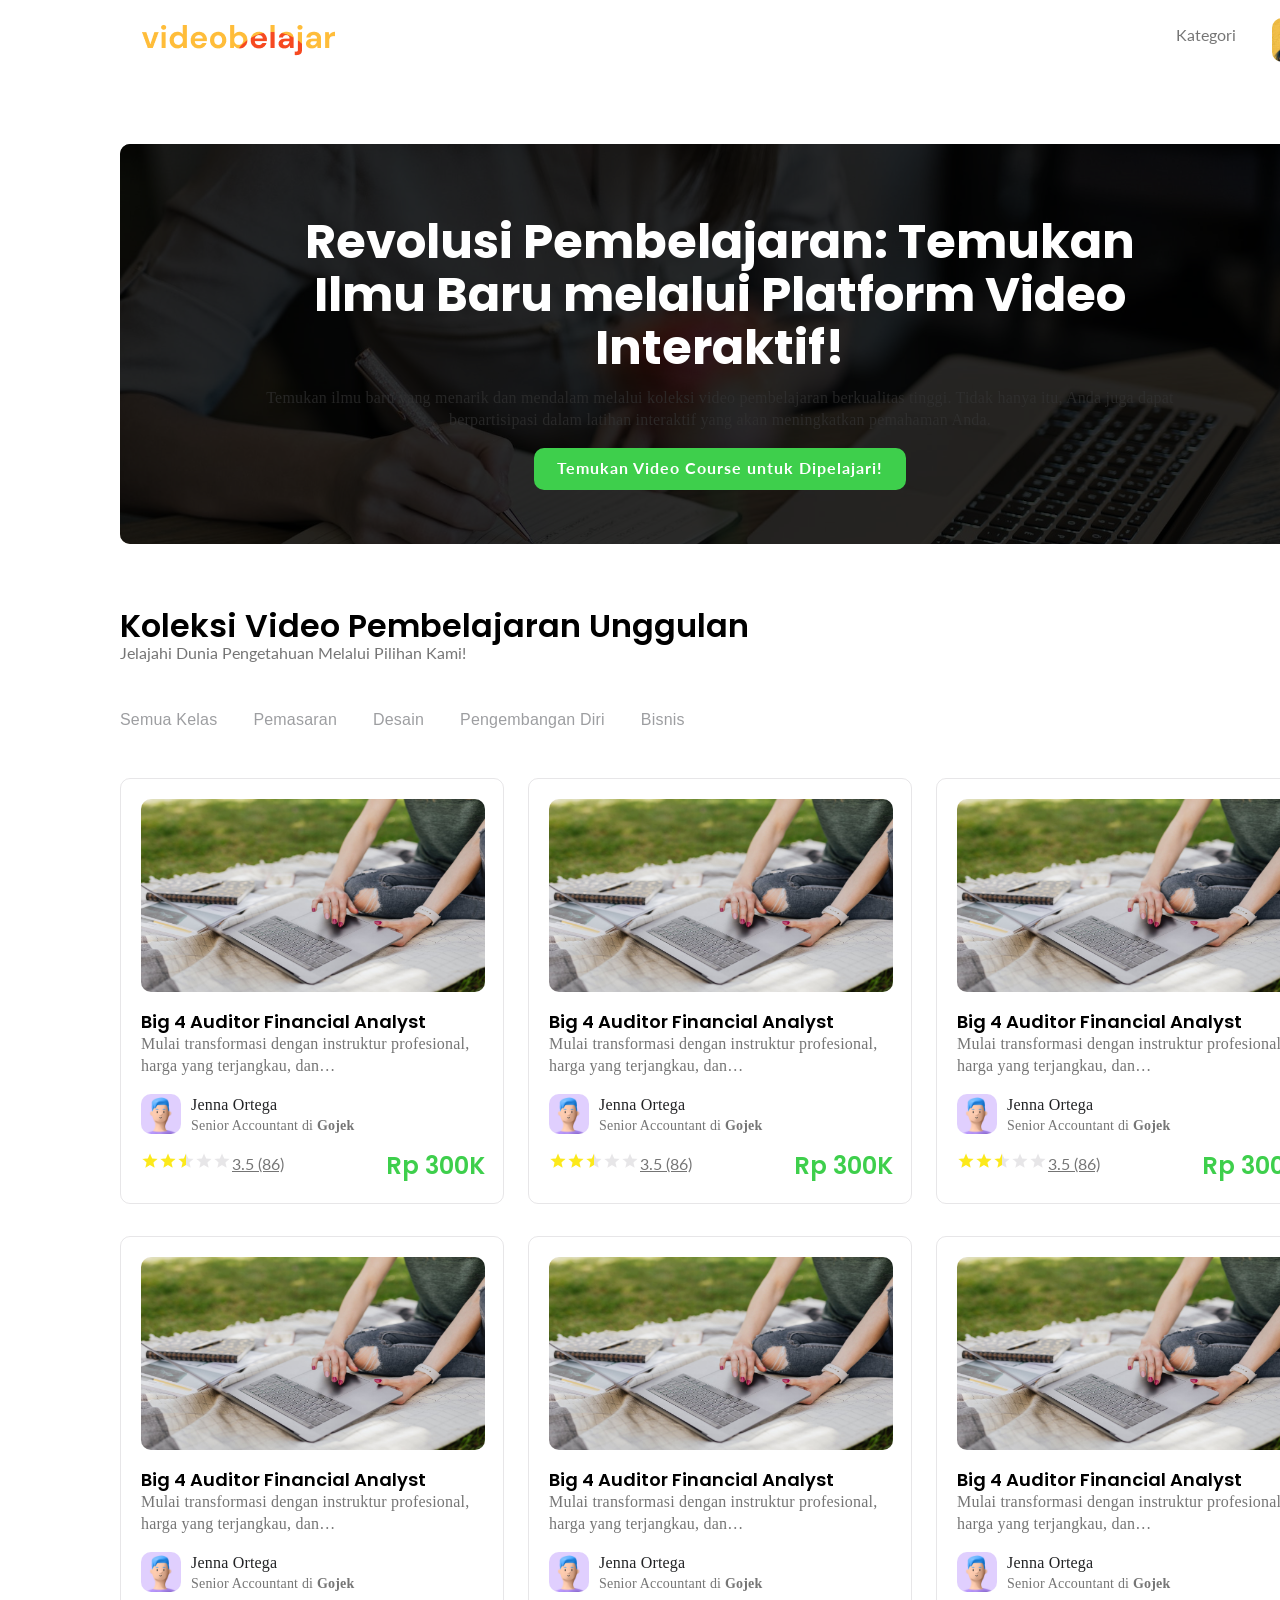
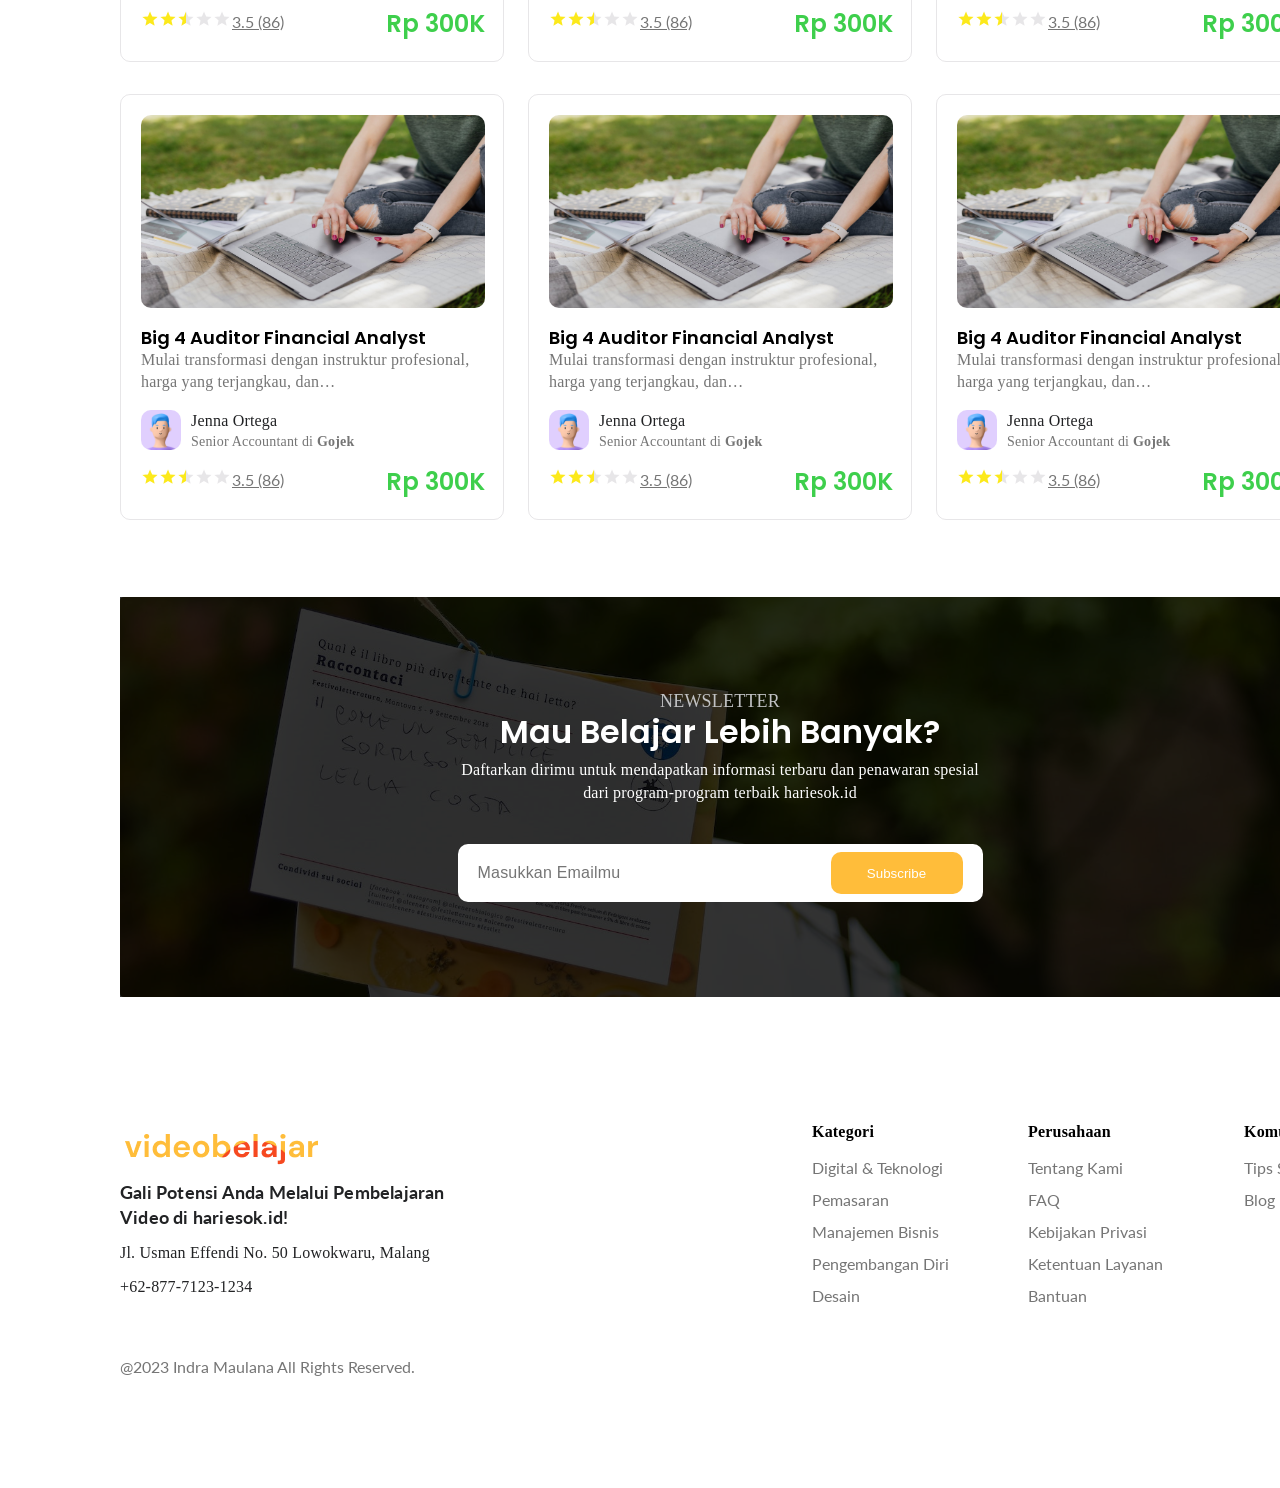
==== pages/index.html @ e0605b89 "first commit" ====
<!DOCTYPE html>
    <html lang="id">
    <head>
    <meta charset="UTF-8">
    <meta name="viewport" content="width=device-width, initial-scale=1">
    <title>videobelajar - Beranda</title>
    <link rel="stylesheet" href="../styles/main.css">
    <link rel="stylesheet" href="../styles/index.css">
    </head>
    <body>

    <header class="header">
    <div class="container">
        <img class="logo" src="..//assets/Logo.png" alt="logo">
        <nav class="nav"><a href="#">Kategori</a><img class="avatar" src="../assets/avatar.png" alt="avatar"></nav>
    </div>
    </header>

    <main class="contained">
    <section class="hero">
        <div class="hero-content">
        <h1 class="heading-1">Revolusi Pembelajaran: Temukan Ilmu Baru melalui Platform Video Interaktif!</h1>
        <p class="body-medium-medium">Temukan ilmu baru yang menarik dan mendalam melalui koleksi video pembelajaran berkualitas tinggi. Tidak hanya itu, Anda juga dapat berpartisipasi dalam latihan interaktif yang akan meningkatkan pemahaman Anda.</p>
        <a href="#koleksi"><button class="btn-primary-contained"> Temukan Video Course untuk Dipelajari!</button></a>
        </div>
    </section>

    <section class="collection" id="koleksi">
        <h3 class="heading-3">Koleksi Video Pembelajaran Unggulan</h3>
        <p class="sub">Jelajahi Dunia Pengetahuan Melalui Pilihan Kami!</p>
        <div class="tabs" role="tablist">
        <button class="tab active" role="tab">Semua Kelas</button>
        <button class="tab" role="tab">Pemasaran</button>
        <button class="tab" role="tab">Desain</button>
        <button class="tab" role="tab">Pengembangan Diri</button>
        <button class="tab" role="tab">Bisnis</button>
        </div>

        <div class="grid-1" id="grid">
            <article class="card">               
            <div class="thumb"><img class="img-card" src="../assets/card-1.jpg" alt=""></div>
            <h6 class="heading-6">Big 4 Auditor Financial Analyst</h6>
            <p class="body-medium-medium">Mulai transformasi dengan instruktur profesional, harga yang terjangkau, dan…</p>
            <div class="mentor"><div class="pic" ><img src="../assets/pic-1.png" alt=""></div>
                <div class="despic"><div class="body-medium-medium">Jenna Ortega</div><div class="body-small-regular">Senior Accountant di <b>Gojek</b></div></div></div>
            <div class="meta">
                <div class="rating"><img src="../assets/Rating.png" alt=""><u>3.5 (86)</u></div>
                <span class="heading-4">Rp 300K</span>
                </div>
            </article>

            <article class="card">               
            <div class="thumb"><img class="img-card" src="../assets/card-1.jpg" alt=""></div>
            <h6 class="heading-6">Big 4 Auditor Financial Analyst</h6>
            <p class="body-medium-medium">Mulai transformasi dengan instruktur profesional, harga yang terjangkau, dan…</p>
            <div class="mentor"><div class="pic" ><img src="../assets/pic-1.png" alt=""></div>
                <div class="despic"><div class="body-medium-medium">Jenna Ortega</div><div class="body-small-regular">Senior Accountant di <b>Gojek</b></div></div></div>
            <div class="meta">
                <div class="rating"><img src="../assets/Rating.png" alt=""><u>3.5 (86)</u></div>
                <span class="heading-4">Rp 300K</span>
                </div>
            </article>

            <article class="card">               
            <div class="thumb"><img class="img-card" src="../assets/card-1.jpg" alt=""></div>
            <h6 class="heading-6">Big 4 Auditor Financial Analyst</h6>
            <p class="body-medium-medium">Mulai transformasi dengan instruktur profesional, harga yang terjangkau, dan…</p>
            <div class="mentor"><div class="pic" ><img src="../assets/pic-1.png" alt=""></div>
                <div class="despic"><div class="body-medium-medium">Jenna Ortega</div><div class="body-small-regular">Senior Accountant di <b>Gojek</b></div></div></div>
            <div class="meta">
                <div class="rating"><img src="../assets/Rating.png" alt=""><u>3.5 (86)</u></div>
                <span class="heading-4">Rp 300K</span>
                </div>
            </article>

            
        </div>

        <div class="grid-1" id="grid">
            <article class="card">               
            <div class="thumb"><img class="img-card" src="../assets/card-1.jpg" alt=""></div>
            <h6 class="heading-6">Big 4 Auditor Financial Analyst</h6>
            <p class="body-medium-medium">Mulai transformasi dengan instruktur profesional, harga yang terjangkau, dan…</p>
            <div class="mentor"><div class="pic" ><img src="../assets/pic-1.png" alt=""></div>
                <div class="despic"><div class="body-medium-medium">Jenna Ortega</div><div class="body-small-regular">Senior Accountant di <b>Gojek</b></div></div></div>
            <div class="meta">
                <div class="rating"><img src="../assets/Rating.png" alt=""><u>3.5 (86)</u></div>
                <span class="heading-4">Rp 300K</span>
                </div>
            </article>

            <article class="card">               
            <div class="thumb"><img class="img-card" src="../assets/card-1.jpg" alt=""></div>
            <h6 class="heading-6">Big 4 Auditor Financial Analyst</h6>
            <p class="body-medium-medium">Mulai transformasi dengan instruktur profesional, harga yang terjangkau, dan…</p>
            <div class="mentor"><div class="pic" ><img src="../assets/pic-1.png" alt=""></div>
                <div class="despic"><div class="body-medium-medium">Jenna Ortega</div><div class="body-small-regular">Senior Accountant di <b>Gojek</b></div></div></div>
            <div class="meta">
                <div class="rating"><img src="../assets/Rating.png" alt=""><u>3.5 (86)</u></div>
                <span class="heading-4">Rp 300K</span>
                </div>
            </article>

            <article class="card">               
            <div class="thumb"><img class="img-card" src="../assets/card-1.jpg" alt=""></div>
            <h6 class="heading-6">Big 4 Auditor Financial Analyst</h6>
            <p class="body-medium-medium">Mulai transformasi dengan instruktur profesional, harga yang terjangkau, dan…</p>
            <div class="mentor"><div class="pic" ><img src="../assets/pic-1.png" alt=""></div>
                <div class="despic"><div class="body-medium-medium">Jenna Ortega</div><div class="body-small-regular">Senior Accountant di <b>Gojek</b></div></div></div>
            <div class="meta">
                <div class="rating"><img src="../assets/Rating.png" alt=""><u>3.5 (86)</u></div>
                <span class="heading-4">Rp 300K</span>
                </div>
            </article>

            
        </div>

        <div class="grid-1" id="grid">
            <article class="card">               
            <div class="thumb"><img class="img-card" src="../assets/card-1.jpg" alt=""></div>
            <h6 class="heading-6">Big 4 Auditor Financial Analyst</h6>
            <p class="body-medium-medium">Mulai transformasi dengan instruktur profesional, harga yang terjangkau, dan…</p>
            <div class="mentor"><div class="pic" ><img src="../assets/pic-1.png" alt=""></div>
                <div class="despic"><div class="body-medium-medium">Jenna Ortega</div><div class="body-small-regular">Senior Accountant di <b>Gojek</b></div></div></div>
            <div class="meta">
                <div class="rating"><img src="../assets/Rating.png" alt=""><u>3.5 (86)</u></div>
                <span class="heading-4">Rp 300K</span>
                </div>
            </article>

            <article class="card">               
            <div class="thumb"><img class="img-card" src="../assets/card-1.jpg" alt=""></div>
            <h6 class="heading-6">Big 4 Auditor Financial Analyst</h6>
            <p class="body-medium-medium">Mulai transformasi dengan instruktur profesional, harga yang terjangkau, dan…</p>
            <div class="mentor"><div class="pic" ><img src="../assets/pic-1.png" alt=""></div>
                <div class="despic"><div class="body-medium-medium">Jenna Ortega</div><div class="body-small-regular">Senior Accountant di <b>Gojek</b></div></div></div>
            <div class="meta">
                <div class="rating"><img src="../assets/Rating.png" alt=""><u>3.5 (86)</u></div>
                <span class="heading-4">Rp 300K</span>
                </div>
            </article>

            <article class="card">               
            <div class="thumb"><img class="img-card" src="../assets/card-1.jpg" alt=""></div>
            <h6 class="heading-6">Big 4 Auditor Financial Analyst</h6>
            <p class="body-medium-medium">Mulai transformasi dengan instruktur profesional, harga yang terjangkau, dan…</p>
            <div class="mentor"><div class="pic" ><img src="../assets/pic-1.png" alt=""></div>
                <div class="despic"><div class="body-medium-medium">Jenna Ortega</div><div class="body-small-regular">Senior Accountant di <b>Gojek</b></div></div></div>
            <div class="meta">
                <div class="rating"><img src="../assets/Rating.png" alt=""><u>3.5 (86)</u></div>
                <span class="heading-4">Rp 300K</span>
                </div>
            </article>

            
        </div>


    </section>

    <section class="newsletter">
        <div class="newsletter-content">
        <small class="body-large-medium">NEWSLETTER</small>
        <h3 class="heading-3">Mau Belajar Lebih Banyak?</h3>
        <p class="body-medium-regular">Daftarkan dirimu untuk mendapatkan informasi terbaru dan penawaran spesial dari program-program terbaik hariesok.id</p>
        <form class="form" onsubmit="return false">
        <input class="email" type="email" placeholder="Masukkan Emailmu" aria-label="Email">
        <button class="btn-secondary-contained" type="submit">Subscribe</button>
        </form>
        </div>
    </section>
    </main>

    <footer class="footer">
    <div class="container">
        <div class="footer-top">
            <div class="brand">
                <img class="logo-infooter" src="../assets/logo-footer.png" alt="">
                <p class="body-large-bold">Gali Potensi Anda Melalui Pembelajaran Video di hariesok.id!</p>
                <p class="body-medium-regular">Jl. Usman Effendi No. 50 Lowokwaru, Malang</p>
                <p class="body-medium-regular">+62-877-7123-1234</p>
            </div>
            <div class="cols">
                <div class="col"><h5 class="body-medium-bold">Kategori</h5><a href="#">Digital &amp; Teknologi</a><a href="#">Pemasaran</a><a href="#">Manajemen Bisnis</a><a href="#">Pengembangan Diri</a><a href="#">Desain</a></div>
                <div class="col"><h5 class="body-medium-bold">Perusahaan</h5><a href="#">Tentang Kami</a><a href="#">FAQ</a><a href="#">Kebijakan Privasi</a><a href="#">Ketentuan Layanan</a><a href="#">Bantuan</a></div>
                <div class="col"><h5 class="body-medium-bold">Komunitas</h5><a href="#">Tips Sukses</a><a href="#">Blog</a></div>
            </div>
            </div>
            <div class="footer-bottom">
            <span>@2023 Indra Maulana All Rights Reserved.</span>
            <div class="social">
                <a href="#" aria-label="LinkedIn">in</a><a href="#" aria-label="Facebook">f</a><a href="#" aria-label="Instagram">ig</a><a href="#" aria-label="Twitter">tw</a>
            </div>
        </div>
    </div>
    </footer>

    <!-- <script>
    // Kartu dibuat dari satu template agar HTML tetap ringkas
    const thumbs=['#a9c58a,#d8d2c6','#c9a373,#e8d3b0','#cfd6e6,#4a4f5c','#e9e4da,#b9a58b','#444a56,#c9ccd3','#5c8a8a,#d9cdb8','#d9b86a,#b9c4a0','#cfd3d8,#8d9099','#6b7280,#d8d0c4'];
    const pics=['#a9b8ff','#ff8a8a','#d0d0d0','#8fd0ff','#ffd27a','#9cc8ff','#f2a65a','#9be0a8','#c8c8c8'];
    const g=document.getElementById('grid');
    g.innerHTML=thumbs.map((t,i)=>`
    <article class="card">
    <div class="thumb" style="background:linear-gradient(135deg,${t})"></div>
    <h3>Big 4 Auditor Financial Analyst</h3>
    <p class="desc">Mulai transformasi dengan instruktur profesional, harga yang terjangkau, dan…</p>
    <div class="mentor"><div class="pic" style="background:${pics[i]}"></div>
        <div><div class="name">Jenna Ortega</div><div class="role">Senior Accountant di <b>Gojek</b></div></div></div>
    <div class="meta">
        <div class="rating"><span class="stars">★★★<i>★★</i></span><u>3.5 (86)</u></div>
        <span class="price">Rp 300K</span>
    </div>
    </article>`).join('');

    document.querySelectorAll('.tab').forEach(b=>b.addEventListener('click',()=>{
    document.querySelectorAll('.tab').forEach(x=>x.classList.remove('active'));
    b.classList.add('active');
    }));
    </script> -->
    </body>
    </html>
---- styles/main.css ----
@import url('https://fonts.googleapis.com/css2?family=Lato:ital,wght@0,100;0,300;0,400;0,700;0,900;1,100;1,300;1,400;1,700;1,900&display=swap');
@import url('https://fonts.googleapis.com/css2?family=Lato:ital,wght@0,100;0,300;0,400;0,700;0,900;1,100;1,300;1,400;1,700;1,900&family=Poppins:ital,wght@0,100;0,200;0,300;0,400;0,500;0,600;0,700;0,800;0,900;1,100;1,200;1,300;1,400;1,500;1,600;1,700;1,800;1,900&display=swap');
@import url('token.css');

.lato-bold {
    font-family: 'Lato';
    font: weight 700px;
    font-weight: 700;
    font-size: 48px;
    line-height: 125%;
    letter-spacing: 0px;
}

.lato-semibold {
    font-family: Lato;
    font: weight 700px;
    font-weight: 700;
    font-size: 48px;
    line-height: 125%;
    letter-spacing: 0px;
}

.lato-medium {
    font-family: Lato;
    font: weight 700px;
    font-weight: 700;
    font-size: 48px;
    line-height: 125%;
    letter-spacing: 0px;
}

.lato-regular {
    font-family: Lato;
    font: weight 700px;
    font-weight: 700;
    font-size: 48px;
    line-height: 125%;
    letter-spacing: 0px;
}

.heading-1 {
    font-family: Poppins;
    font-weight: 700;
    font-style: Bold;
    font-size: 48px;
    line-height: 110.00000000000001%;
    letter-spacing: 0%;
}
.heading-2 {
    font-family: Poppins;
    font-weight: 600;
    font-style: SemiBold;
    font-size: 40px;
    line-height: 110.00000000000001%;
    letter-spacing: 0%;

}
.heading-3 {
    font-family: Poppins;
    font-weight: 600;
    font-style: SemiBold;
    font-size: 32px;
    line-height: 110.00000000000001%;
    letter-spacing: 0%;
}
.heading-4 {
    font-family: Poppins;
    font-weight: 600;
    font-style: SemiBold;
    font-size: 24px;
    line-height: 120%;
    letter-spacing: 0%;
}
.heading-5 {
    font-family: Poppins;
    font-weight: 600;
    font-style: SemiBold;
    font-size: 20px;
    line-height: 120%;
    letter-spacing: 0%;
}
.heading-6 {
    font-family: Poppins;
    font-weight: 600;
    font-style: SemiBold;
    font-size: 18px;
    line-height: 120%;
    letter-spacing: 0%;
}

/* Body Large */
.body-large-bold {
    font-weight: 700;
    font-style: Bold;
    font-size: 18px;
    line-height: 140%;
    letter-spacing: 0.2px;

}

.body-large-semibold {
    font-family: DM Sans;
    font-weight: 500;
    font-style: Medium;
    font-size: 18px;
    line-height: 140%;
    letter-spacing: 0.2px;

}

.body-large-medium {
    font-family: DM Sans;
    font-weight: 500;
    font-style: Medium;
    font-size: 18px;
    line-height: 140%;
    letter-spacing: 0.2px;

}

.body-large-regular {
    font-family: DM Sans;
    font-weight: 400;
    font-style: 'Regular';
    font-size: 18px;
    line-height: 140%;
    letter-spacing: 0.2px;

}

/* Body Medium */
.body-medium-bold {
    font-family: DM Sans;
    font-weight: 700;
    font-style: Bold;
    font-size: 16px;
    line-height: 140%;
    letter-spacing: 0.2px;

}

.body-medium-semibold {
    font-family: Open Sans;
    font-weight: 600;
    font-style: SemiBold;
    font-size: 16px;
    line-height: 140%;
    letter-spacing: 0.2px;

}

.body-medium-medium {
    font-family: DM Sans;
    font-weight: 500;
    font-style: Medium;
    font-size: 16px;
    line-height: 140%;
    letter-spacing: 0.2px;

}

.body-medium-regular {
    font-family: DM Sans;
    font-weight: 400;
    font-style: Regular;
    font-size: 16px;
    line-height: 140%;
    letter-spacing: 0.2px;

}

/* Body Small */
.body-small-bold {
    font-family: DM Sans;
    font-weight: 700;
    font-style: Bold;
    font-size: 14px;
    line-height: 140%;
    letter-spacing: 0.2px;

}

.body-small-semibold {
    font-family: Open Sans;
    font-weight: 600;
    font-style: SemiBold;
    font-size: 14px;
    line-height: 140%;
    letter-spacing: 0.2px;

}

.body-small-medium {
    font-family: DM Sans;
    font-weight: 500;
    font-style: Medium;
    font-size: 14px;
    line-height: 140%;
    letter-spacing: 0.2px;

}

.body-small-regular {
    font-family: DM Sans;
    font-weight: 400;
    font-style: Regular;
    font-size: 14px;
    line-height: 140%;
    letter-spacing: 0.2px;
}

/* Unstyled Button */
.btn-unstyled-large-none {
    width: 107;
    height: 38;
    opacity: 1;
    top: 21px;
    left: 20px;
    padding-top: 8px;
    padding-right: 26px;
    padding-bottom: 8px;
    padding-left: 26px;
}
.btn-unstyled-large-right {
    width: 133;
    height: 40;
    opacity: 1;
    top: 20px;
    left: 136px;
    padding-top: 8px;
    padding-right: 26px;
    padding-bottom: 8px;
    padding-left: 26px;
}
.btn-unstyled-large-both {
    width: 132;
    height: 40;
    opacity: 1;
    top: 30px;
    left: 286.75px;
    padding-top: 8px;
    padding-right: 26px;
    padding-bottom: 8px;
    padding-left: 26px;
}

.btn-unstyled-medium-none {
    width: 99;
    height: 34;
    opacity: 1;
    top: 86px;
    left: 24px;
    padding-top: 7px;
    padding-right: 22px;
    padding-bottom: 7px;
    padding-left: 22px;
}
.btn-unstyled-medium-right {
    width: 123;
    height: 38;
    opacity: 1;
    top: 84px;
    left: 141px;
    padding-top: 7px;
    padding-right: 22px;
    padding-bottom: 7px;
    padding-left: 22px;
}
.btn-unstyled-medium-both {
    width: 122;
    height: 38;
    opacity: 1;
    top: 94px;
    left: 292px;
    padding-top: 7px;
    padding-right: 22px;
    padding-bottom: 7px;
    padding-left: 22px;
}
/* Button Primary */
.btn-primary-contained {
    width: fit;
    height: 42;
    opacity: 1;
    border-radius: 10px;
    border: none;
    top: 20px;
    left: 20px;
    background-color: var(--primary);
}
.btn-primary-shadow {
    width: 106;
    height: 42;
    opacity: 1;
    border-radius: 10px;
    top: 20px;
    left: 152px;
    border: none;
    background-color: var(--success-background);
}
.btn-primary-outlined {
    width: 106;
    height: 42;
    opacity: 1;
    border-radius: 10px;
    border-width: 1px;
    top: 20px;
    left: 284px;
    background-color: var(--primary-background);
    border-color: var(--success-background);
}

/* Button Secondary */
.btn-secondary-contained {
    width: 106;
    height: 42;
    opacity: 1;
    border-radius: 10px;
    top: 84px;
    left: 20px;
    background-color: var(--secondary);
    border-style: none;
}
.btn-secondary-shadow {
    width: 106;
    height: 42;
    opacity: 1;
    border-radius: 10px;
    top: 84px;
    left: 152px;
    background-color: var(--warning-background);
    border-style: none;
}
.btn-secondary-outlined {
    width: 106;
    height: 42;
    opacity: 1;
    border-radius: 10px;
    border-width: 1px;
    top: 84px;
    left: 284px;
    background-color: var(--primary-background);
    border-color: var(--secondary);
}

/* Button Disabled  */
.btn-disabled-contained {
    width: 106;
    height: 42;
    opacity: 1;
    border-radius: 10px;
    top: 148px;
    left: 20px;
    background-color: var(--grayscale-500);
    border-style: none;
}
.btn-disabled-shadow {
    width: 106;
    height: 42;
    opacity: 1;
    border-radius: 10px;
    top: 148px;
    left: 152.5px;
    background-color: var(--grayscale-400);
    border-style: none;

}
.btn-primary-outlined {
    width: 106;
    height: 42;
    opacity: 1;
    border-radius: 10px;
    border-width: 1px;
    top: 148px;
    left: 284px;
    background-color: var(--grayscale-300);
    border-color: var(--grayscale-500);
}
---- styles/index.css ----
@import url('token.css');
@import url('main.css');
@import url('https://fonts.googleapis.com/css2?family=Lato:ital,wght@0,100;0,300;0,400;0,700;0,900;1,100;1,300;1,400;1,700;1,900&display=swap');
@import url('https://fonts.googleapis.com/css2?family=Lato:ital,wght@0,100;0,300;0,400;0,700;0,900;1,100;1,300;1,400;1,700;1,900&family=Poppins:ital,wght@0,100;0,200;0,300;0,400;0,500;0,600;0,700;0,800;0,900;1,100;1,200;1,300;1,400;1,500;1,600;1,700;1,800;1,900&display=swap');

*,*::before,::after{
    box-sizing: border-box;
    margin: 0;
    padding: 0;
}

body    {
    font-family: 'lato';
}

.header {
    width: 1440px;
    height: 80px;
    padding-top: 12px;
    padding-right: 120px;
    padding-bottom: 12px;
    padding-left: 120px;
    gap: 36px;
    opacity: 1;
    border-bottom-width: 1px;
}

.container {
    display: flex;
    width: 1120px;
    height: 56px;
    justify-content: space-between;
    opacity: 1;
}

.nav {
    display: flex;
    justify-content: center;
    align-items: center;
}

.nav a {
    margin-right: 36px;
    color: var(--text-dark-secondary);
    text-decoration: none;
}
.logo {
    width: 237px;
    height: 56px;
    opacity: 1;
    margin-right: 819px;
}

.avatar {
    width: 44px;
    height: 44px;
    border-radius: 10px;
    opacity: 1;
}

main {
    width: 1440px;
    height: 2581px;
    padding-top: 64px;
    padding-right: 120px;
    padding-bottom: 64px;
    padding-left: 120px;
    gap: 64px;
    opacity: 1;
}

.hero {
    background-image: url('../assets/hero-section.jpg');
    position: relative;
    display: flex;
    align-items: center;
    justify-content: center;
    text-align: center;
    background-size: cover;
    width: 1200px;
    height: 400px;
    border-radius: 10px;
    padding-top: 82px;
    padding-right: 140px;
    padding-bottom: 64px;
    padding-left: 140px;
    gap: 24px;
    opacity: 1;
    margin-bottom: 64px;
}

.hero::after {
    border-radius: 10px;
    content: '';
    position: absolute;
    top: 0;
    left: 0;
    width: 100%;
    height: 100%;
    background-color: rgba(0, 0, 0, 0.8); 
    z-index: 1;
}

h1,p,a {
    color: #fff;
    z-index: 2;
    position: relative;
    margin-bottom: 12px;
}

.btn-primary-contained {
    width: 372px;
    height: 42px;
    border-radius: 10px;
    opacity: 1;
    color: var(--text-light-primary);
    font-weight: 700;
    font-style: Bold;
    font-size: 16px;
    line-height: 140%;
    letter-spacing: 1px;
    font-family: 'lato';
}

.collection {
    width: 1200px;
    height: 1525px;
    gap: 32px;
    opacity: 1;
    margin-bottom: 64px;
}

.heading3 .sub {
    width: 623px;
    height: 67px;
    gap: 10px;
    opacity: 1;
}

.sub {
    color: var(--text-dark-secondary);
    margin-bottom: 32px;
}

.tabs {
    display: flex;
    width: 612px;
    height: 52px;
    opacity: 1;
    margin-bottom: 32px;
}

.tab {
    border: none;
    background-color: #fff;
    padding-right: 36px;
    color: var(--text-light-disabled);
    letter-spacing: 0.2px;
    font-size: 16px;
    font-weight: 500;
}

.grid-1 {
    width: 1200px;
    height: 426px;
    gap: 24px;
    opacity: 1;
    display: flex;
    margin-bottom: 32px;
}

.card {
    width: 384px;
    height: 426px;
    border-radius: 10px;
    gap: 16px;
    opacity: 1;
    padding: 20px;
    background-color: var(--primary-background);
    border: 1px solid var(--border);
    padding: 20px;
}

.img-card {
    width: 344px;
    height: 193px;
    border-radius: 10px;
    opacity: 1;
    margin-bottom: 16px;
}

.body-medium-medium {
    color: var(--text-dark-secondary);
    margin-bottom: 16px;
}

.mentor {
    display: flex;
    width: 344px;
    height: 42px;
    gap: 10px;
    opacity: 1;
    margin-bottom: 16px;
}

.pic img{
    width: 40px;
    height: 40px;
    border-radius: 10px;
    opacity: 1;
}

.despic .body-medium-medium {
    color: var(--text-dark-primary);
    margin:0;
}

.body-small-regular {
    color: var(--text-dark-secondary);
}

.meta {
    width: 344px;
    height: 29px;
    justify-content: space-between;
    display: flex;
    opacity: 1;
}

.rating img{
    width: 90px;
    height: 18px;
    opacity: 1;
    margin-right: 1px;
    color: var(--text-dark-secondary);
}

.rating u {
    color: var(--text-dark-secondary);
}

.heading-4 {
    color: var(--primary);
}

.newsletter {
    background-image: url('../assets/cta.jpg');
    background-size: cover;
    position: relative;
    justify-content: center;
    align-items: center;
    text-align: center;
    padding: 92px 337.5px;
    width: 1200px;
    height: 400px;
    border-radius: 4px;
    opacity: 1;
    margin-bottom: 64px;
}

.newsletter::before {
    content: '';
    position: absolute;
    top: 0;
    left: 0;
    width: 100%;
    height: 100%;
    background-color: rgba(0, 0, 0, 0.8);
    z-index: 1;
}

.newsletter-content {
    width: 525px;
    height: 216px;
    gap: 40px;
    opacity: 1;
    z-index: 2;
    position: relative;
}

.newsletter-content .body-large-medium{
    color: var(--text-light-secondary);
    margin-bottom: 4px;
}

.newsletter-content .heading-3 {
    color: var(--text-light-primary);
    margin-bottom: 10px;
}

.newsletter .body-medium-regular {
    color: var(--text-light-primary);
    margin-bottom: 40px;
}

.form {
    width: 525px;
    height: 58px;
    border-radius: 10px;
    gap: 20px;
    opacity: 1;
    background-color: #fff;
    display: flex;
    justify-content: center;
    align-items: center;
    text-align: center;
}

.email {
    font-weight: 400;
    font-size: 16px;
    line-height: 140%;
    letter-spacing: 0.2px;
    vertical-align: middle;
    width: 333px;
    height: 22px;
    opacity: 1;
    color: var(--text-dark-secondary);
    border: none;
}

.btn-secondary-contained {
    width: 132px;
    height: 42px;
    border-radius: 10px;
    opacity: 1;
    color: var(--text-light-primary);
}

.footer {
    display: grid;
    width: 1440px;
    height: 427px;
    padding-top: 60px;
    padding-right: 120px;
    padding-bottom: 60px;
    padding-left: 120px;
    gap: 20px;
    opacity: 1;
    border-top-width: 1px;
}

.footer .container {
    width: 1200px;
    height: 307px;
    display: grid;
}

.footer-top {
    display: flex;
    width: 1200px;
    height: 199px;
    opacity: 1;
}

.brand{
    margin-right: 340px;

}

.logo-infooter {
    width: 204px;
    height: 56px;
    opacity: 1;
}

.body-large-bold {
    color: var(--text-dark-primary);
    width: 352px;
    height: 50px;
    opacity: 1;
}

.footer .body-medium-regular {
    color: var(--text-dark-primary) ;
}

.cols {
    display: flex;
    width: 600px;
    height: 199px;
    gap: 48px;
    opacity: 1;
}

.col {
    width: 180px;
    height: 199px;
    gap: 15px;
    opacity: 1;
    padding-left: 0;
}

.col .body-medium-bold{
    margin-bottom: 15px;
}


.col a{
    display: grid;
    color: var(--text-dark-secondary);
    text-decoration: none;
    margin-bottom: 13px;
}

.footer-bottom {
    width: 1200px;
    height: 35px;
    justify-content: space-between;
    opacity: 1;
    color: var(--text-dark-secondary);
}
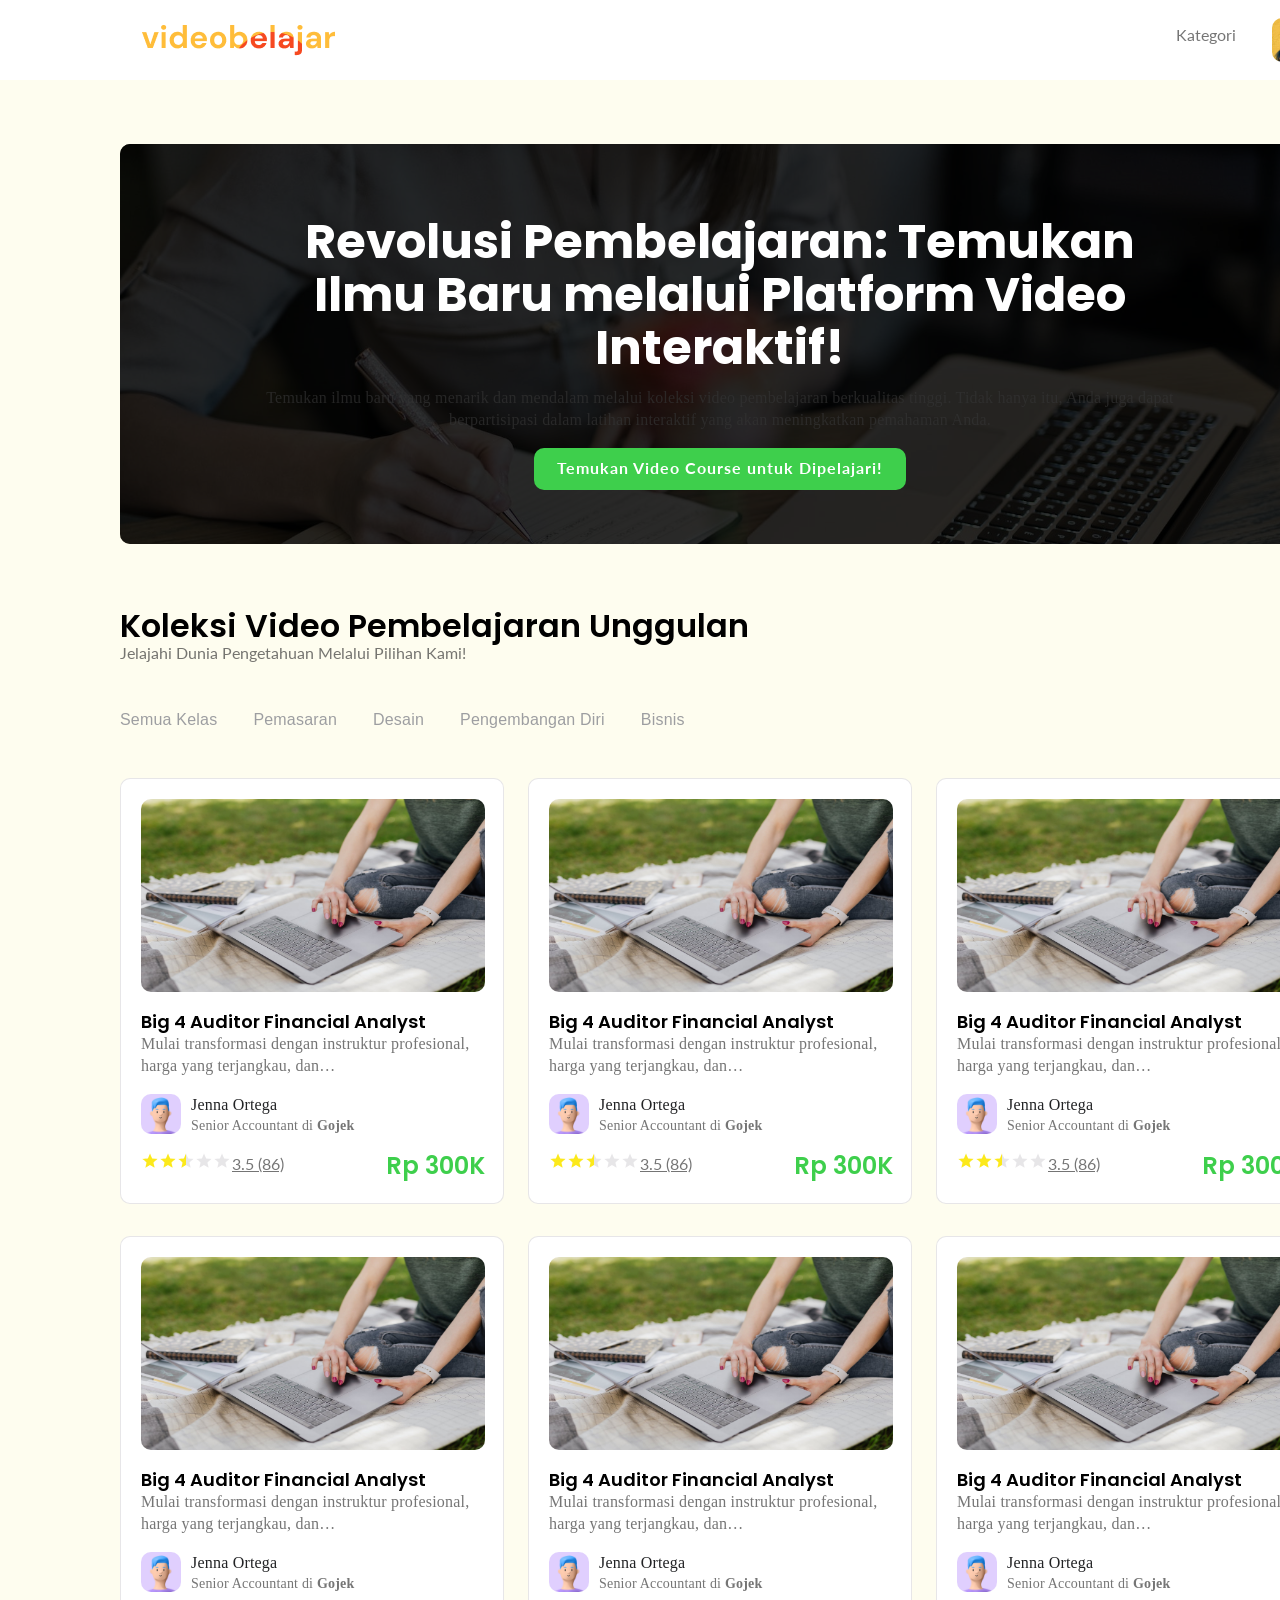
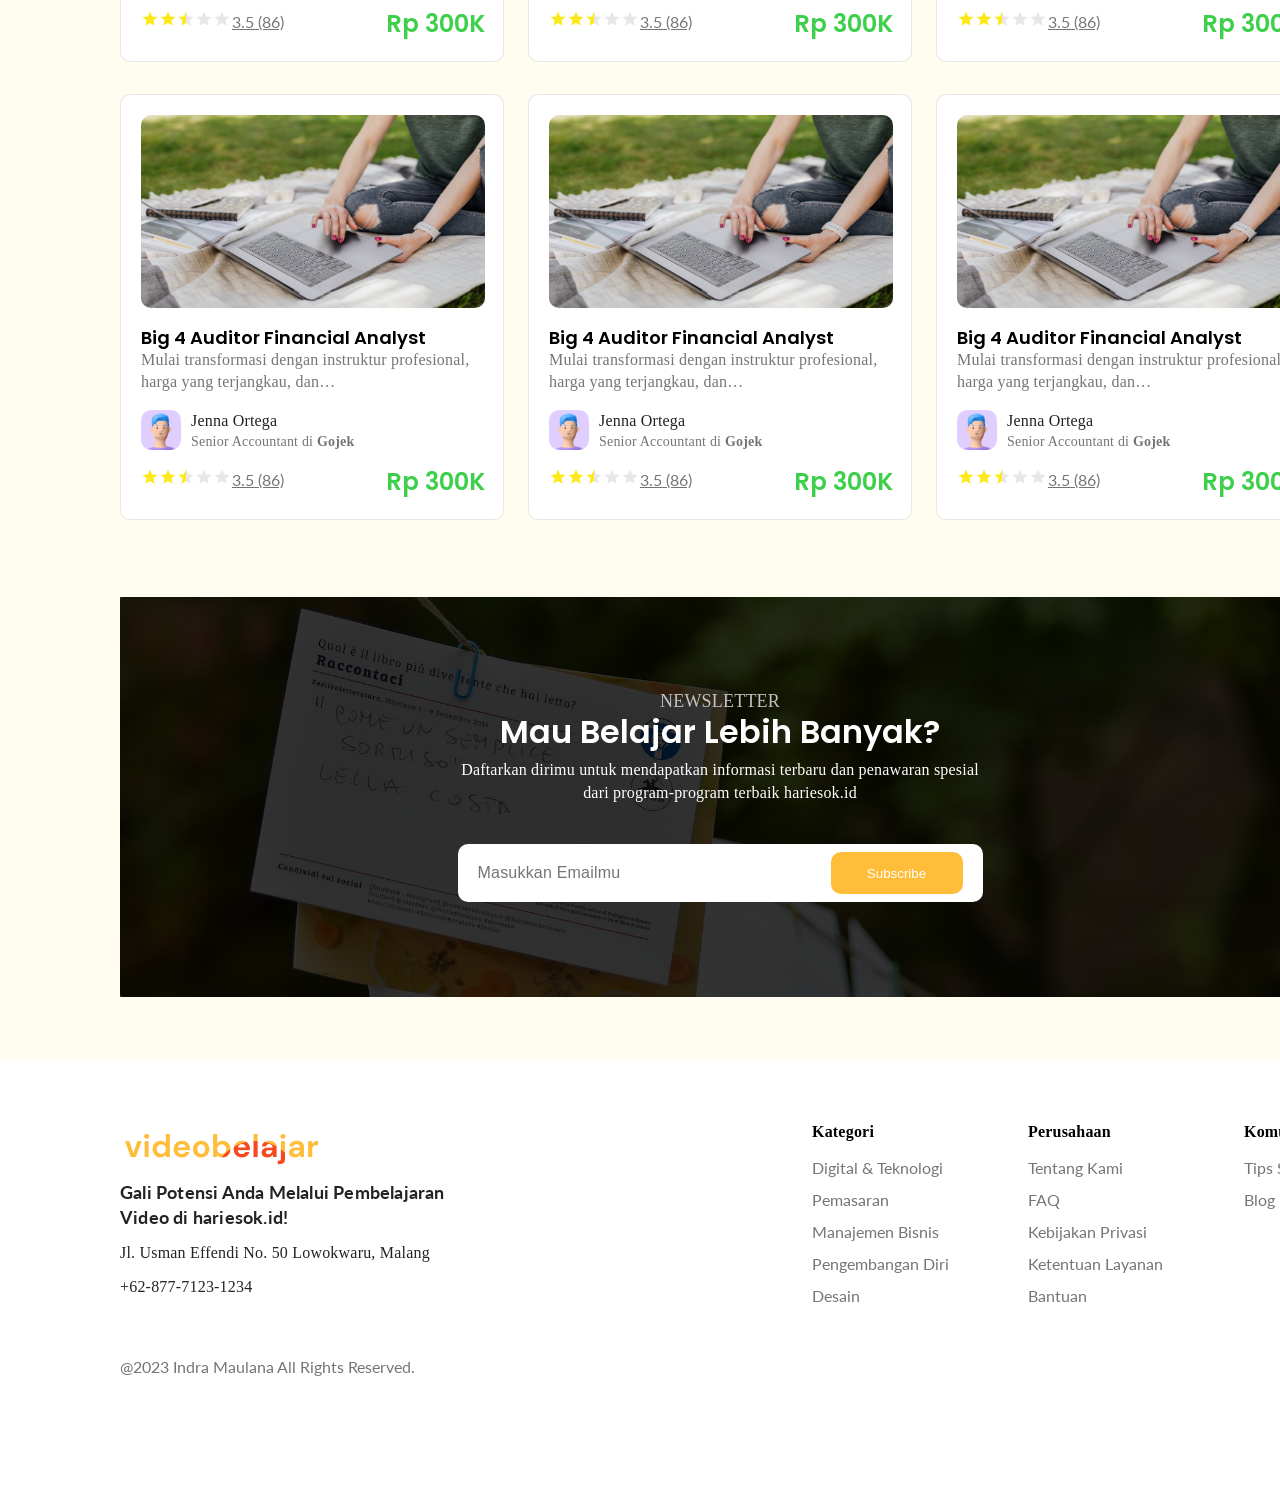
==== commit 2e03bb3d: "delete the unimportants part." ====
--- a/pages/index.html
+++ b/pages/index.html
@@ -195,29 +195,5 @@
         </div>
     </div>
     </footer>
-
-    <!-- <script>
-    // Kartu dibuat dari satu template agar HTML tetap ringkas
-    const thumbs=['#a9c58a,#d8d2c6','#c9a373,#e8d3b0','#cfd6e6,#4a4f5c','#e9e4da,#b9a58b','#444a56,#c9ccd3','#5c8a8a,#d9cdb8','#d9b86a,#b9c4a0','#cfd3d8,#8d9099','#6b7280,#d8d0c4'];
-    const pics=['#a9b8ff','#ff8a8a','#d0d0d0','#8fd0ff','#ffd27a','#9cc8ff','#f2a65a','#9be0a8','#c8c8c8'];
-    const g=document.getElementById('grid');
-    g.innerHTML=thumbs.map((t,i)=>`
-    <article class="card">
-    <div class="thumb" style="background:linear-gradient(135deg,${t})"></div>
-    <h3>Big 4 Auditor Financial Analyst</h3>
-    <p class="desc">Mulai transformasi dengan instruktur profesional, harga yang terjangkau, dan…</p>
-    <div class="mentor"><div class="pic" style="background:${pics[i]}"></div>
-        <div><div class="name">Jenna Ortega</div><div class="role">Senior Accountant di <b>Gojek</b></div></div></div>
-    <div class="meta">
-        <div class="rating"><span class="stars">★★★<i>★★</i></span><u>3.5 (86)</u></div>
-        <span class="price">Rp 300K</span>
-    </div>
-    </article>`).join('');
-
-    document.querySelectorAll('.tab').forEach(b=>b.addEventListener('click',()=>{
-    document.querySelectorAll('.tab').forEach(x=>x.classList.remove('active'));
-    b.classList.add('active');
-    }));
-    </script> -->
     </body>
     </html>
--- a/styles/index.css
+++ b/styles/index.css
@@ -67,6 +67,7 @@
     padding-left: 120px;
     gap: 64px;
     opacity: 1;
+    background-color: rgba(252, 248, 202, 0.3);
 }
 
 .hero {
@@ -152,7 +153,7 @@
 
 .tab {
     border: none;
-    background-color: #fff;
+    background-color: rgba(252, 248, 202, 0);
     padding-right: 36px;
     color: var(--text-light-disabled);
     letter-spacing: 0.2px;
@@ -176,7 +177,7 @@
     gap: 16px;
     opacity: 1;
     padding: 20px;
-    background-color: var(--primary-background);
+    background-color: #fff;
     border: 1px solid var(--border);
     padding: 20px;
 }
